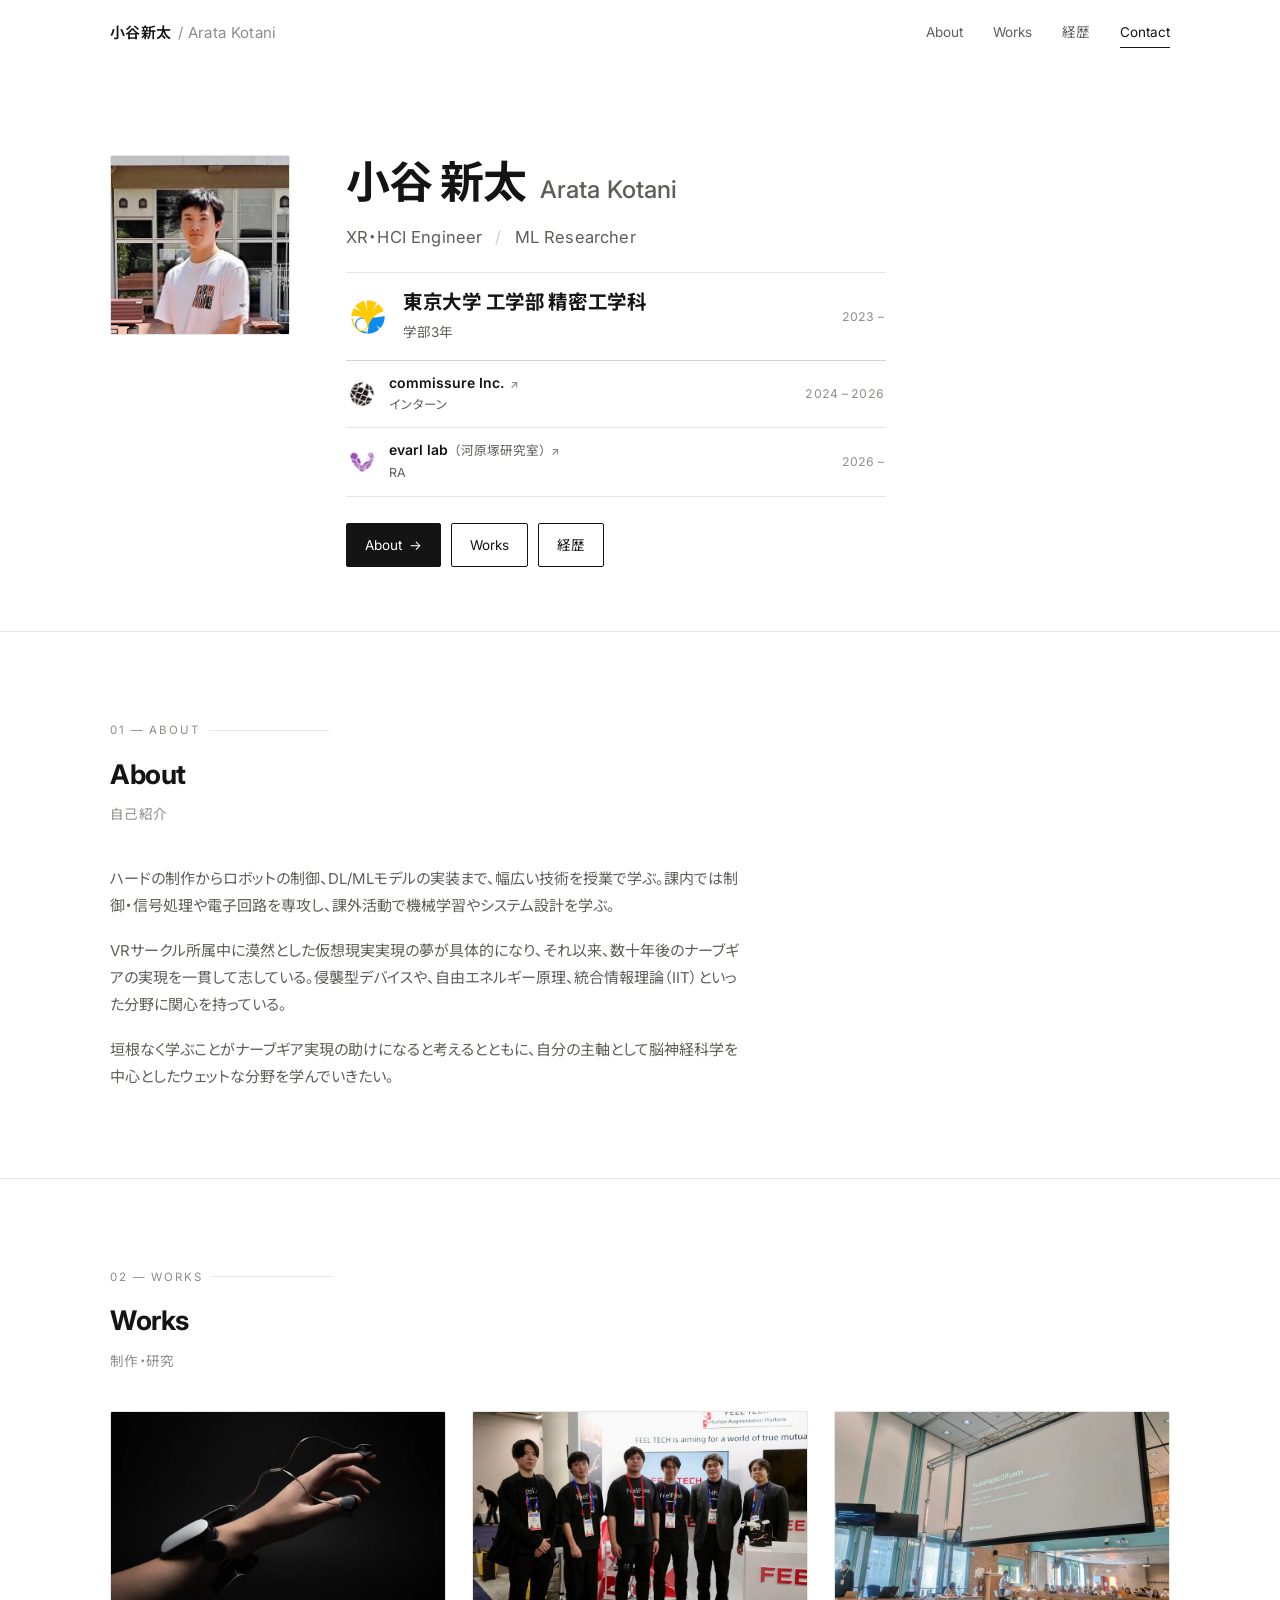
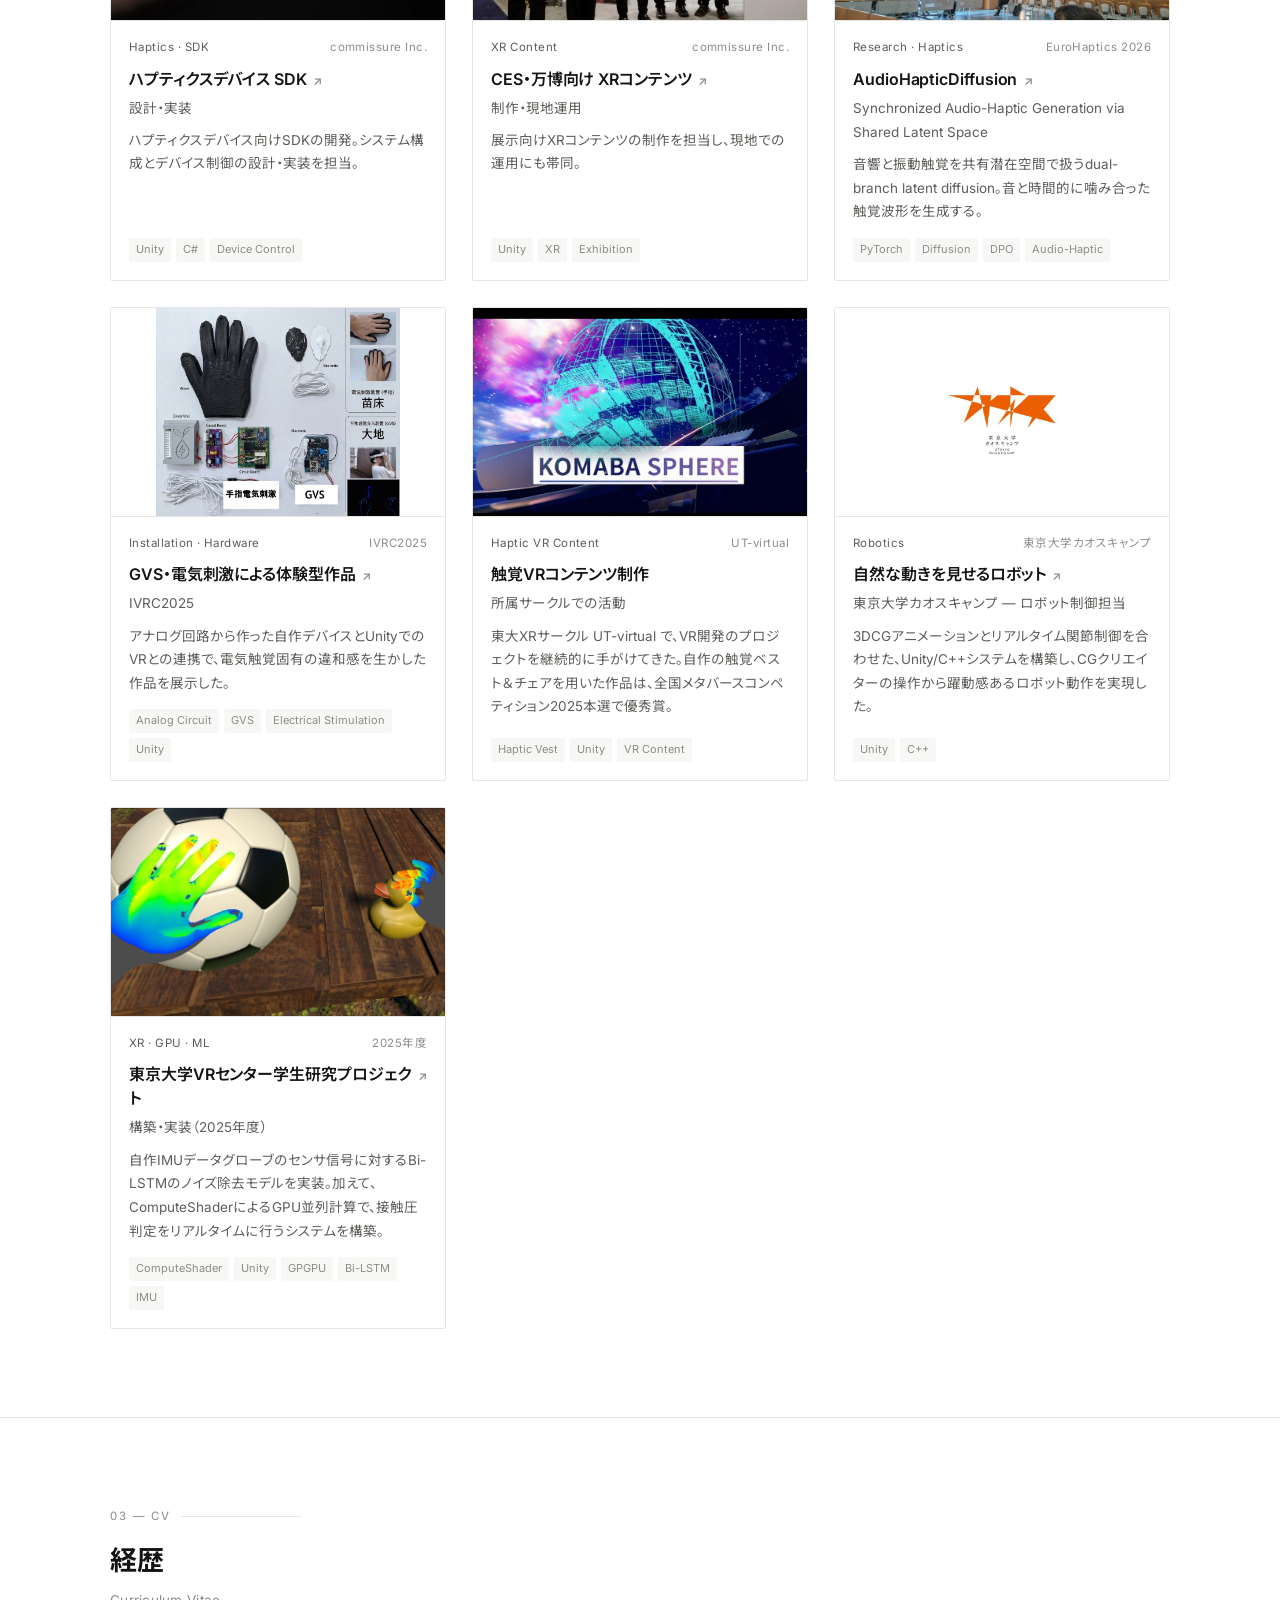
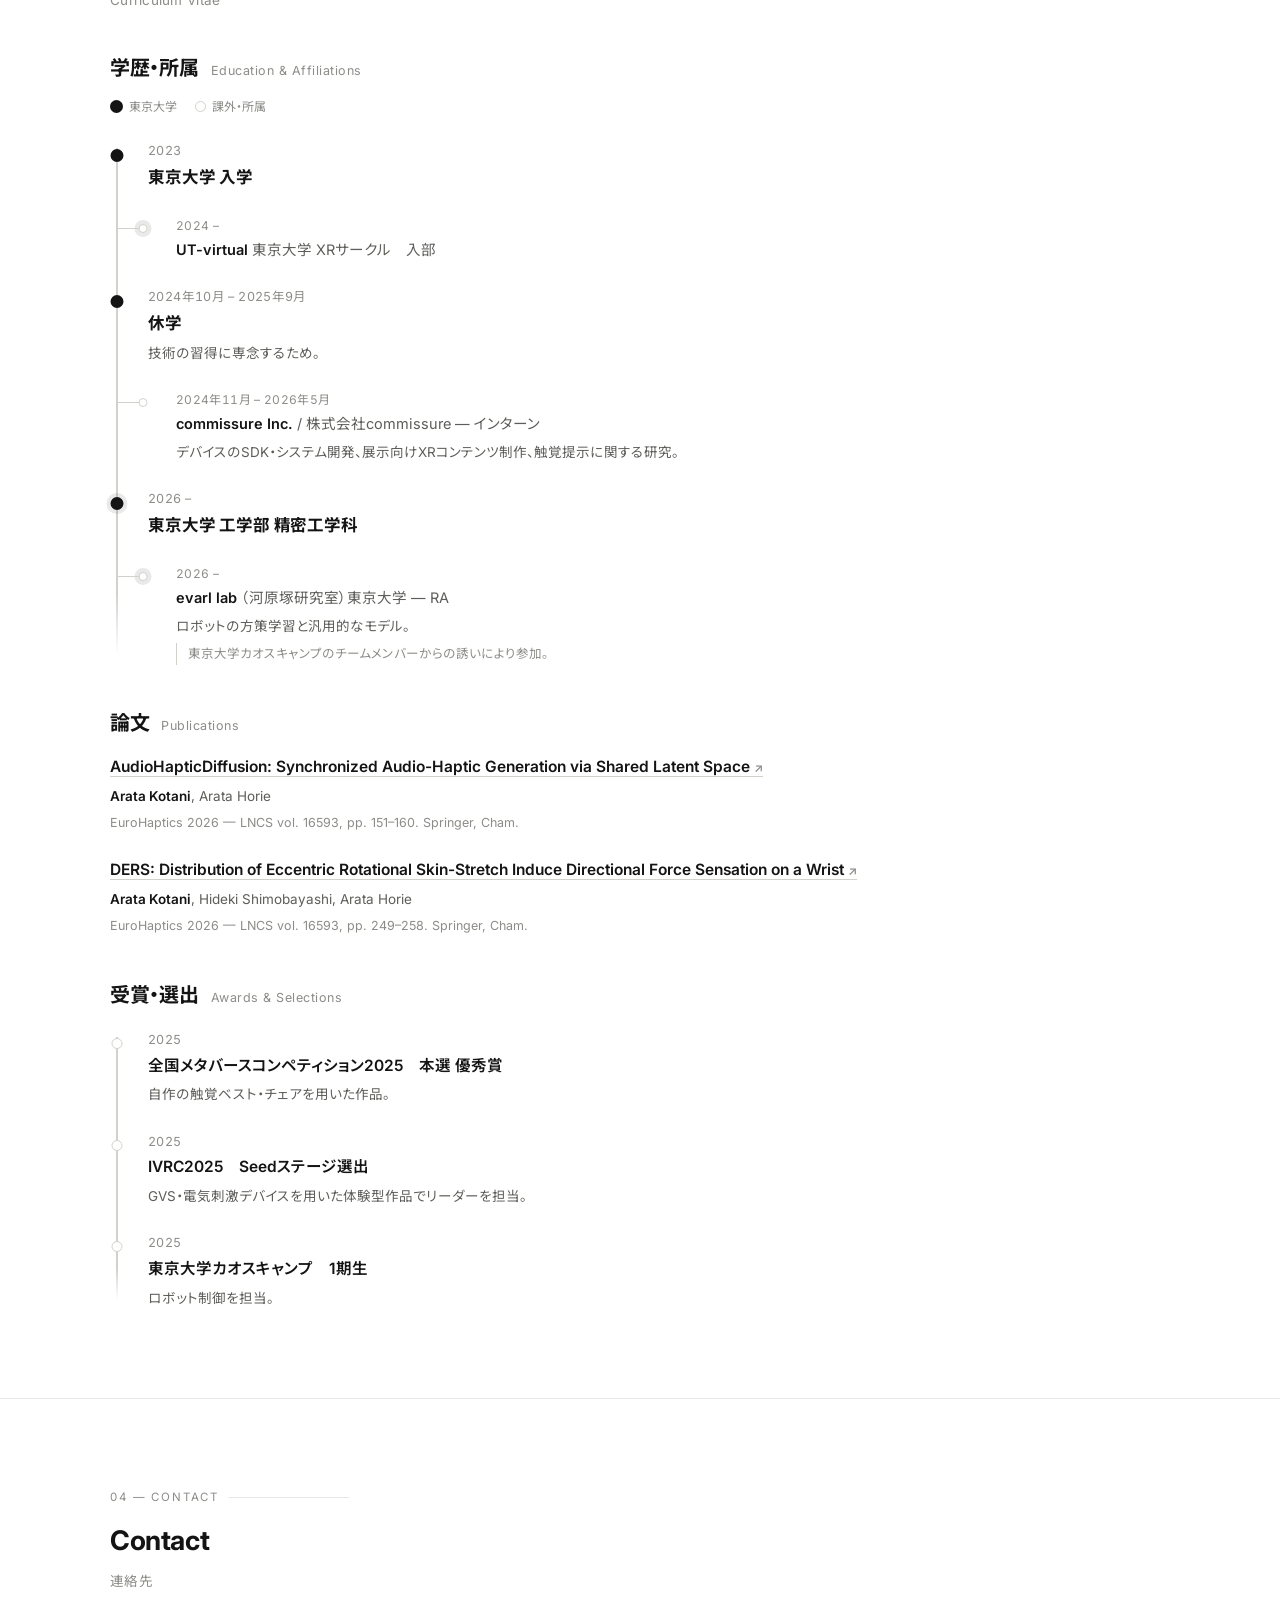
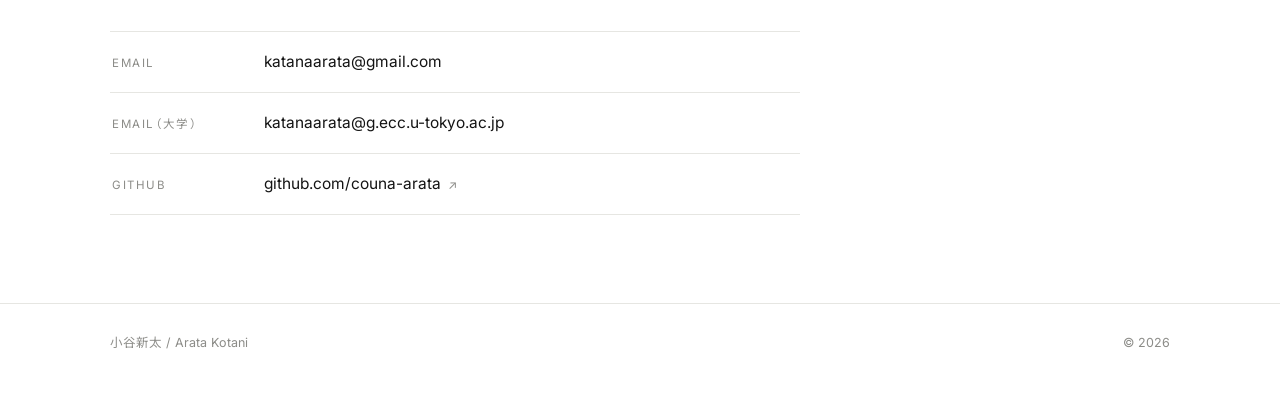
==== index.html @ 034bfa36 "Add files via upload" ====
<!DOCTYPE html>
<html lang="ja">
<head>
<meta charset="utf-8">
<meta name="viewport" content="width=device-width, initial-scale=1">
<title>小谷新太 / Arata Kotani</title>
<meta name="description" content="XR・HCI Engineer / ML Researcher。東京大学 工学部 精密工学科。デバイス製作からロボット制御、DL/MLモデルの実装まで。">
<meta property="og:title" content="小谷新太 / Arata Kotani">
<meta property="og:description" content="XR・HCI Engineer / ML Researcher。ハードとソフトを区切らずに、ナーブギアの実現を目指して。">
<meta property="og:type" content="profile">
<link rel="preconnect" href="https://fonts.googleapis.com">
<link rel="preconnect" href="https://fonts.gstatic.com" crossorigin>
<link href="https://fonts.googleapis.com/css2?family=Inter:wght@400;500;600;700&family=Noto+Sans+JP:wght@400;500;700&display=swap" rel="stylesheet">
<style>
:root{
  --bg:#ffffff;--bg-2:#f7f7f5;--line:#e6e6e2;--line-2:#d2d2cc;
  --ink:#141414;--ink-2:#5d5d5a;--ink-3:#8c8c88;
  --sans:"Inter","Noto Sans JP",-apple-system,BlinkMacSystemFont,"Hiragino Sans",sans-serif;
  --maxw:1140px;
  --ease:cubic-bezier(.2,.7,.2,1);
}
*{box-sizing:border-box}
html{-webkit-text-size-adjust:100%;scroll-behavior:smooth;scroll-padding-top:76px}
@media (prefers-reduced-motion:reduce){html{scroll-behavior:auto}}
body{margin:0;background:var(--bg);color:var(--ink);font-family:var(--sans);
  font-size:15px;line-height:1.8;font-feature-settings:"palt" 1;
  -webkit-font-smoothing:antialiased;text-rendering:optimizeLegibility}
img{max-width:100%;display:block}
a{color:inherit}
:focus-visible{outline:2px solid var(--ink);outline-offset:3px;border-radius:2px}
.wrap{max-width:var(--maxw);margin:0 auto;padding:0 clamp(20px,4vw,40px)}

.skip{position:absolute;left:-9999px;top:0;z-index:100;background:var(--ink);color:#fff;
  padding:10px 18px;font-size:13.5px;text-decoration:none}
.skip:focus{left:12px;top:12px}

/* ---------- header ---------- */
header.site{position:sticky;top:0;z-index:50;background:rgba(255,255,255,.9);
  backdrop-filter:blur(12px) saturate(1.4);border-bottom:1px solid transparent;
  transition:border-color .25s var(--ease),box-shadow .25s var(--ease)}
header.site.stuck{border-bottom-color:var(--line);box-shadow:0 1px 20px -12px rgba(0,0,0,.25)}
.site-in{display:flex;align-items:center;justify-content:space-between;height:64px;gap:20px}
.brand{font-weight:600;letter-spacing:.02em;text-decoration:none;font-size:15px;white-space:nowrap}
.brand span{color:var(--ink-3);font-weight:400;margin-left:7px}
@media(max-width:520px){.brand span{display:none}}
nav.main{display:flex;gap:clamp(14px,2.6vw,30px);font-size:13.5px}
nav.main a{text-decoration:none;color:var(--ink-2);position:relative;padding:4px 0;
  transition:color .2s var(--ease);white-space:nowrap}
nav.main a::after{content:"";position:absolute;left:0;right:0;bottom:0;height:1px;
  background:var(--ink);transform:scaleX(0);transform-origin:left;
  transition:transform .3s var(--ease)}
nav.main a:hover{color:var(--ink)}
nav.main a:hover::after,nav.main a[aria-current="true"]::after{transform:scaleX(1)}
nav.main a[aria-current="true"]{color:var(--ink)}

/* ---------- hero ---------- */
.hero{padding:clamp(48px,7vw,92px) 0 clamp(40px,6vw,64px);border-bottom:1px solid var(--line)}
.hero-grid{display:grid;grid-template-columns:180px 1fr;gap:clamp(28px,5vw,56px);align-items:start}
@media(max-width:760px){.hero-grid{grid-template-columns:1fr;gap:28px}}
.photo{width:180px;height:180px;background:var(--bg-2);border:1px solid var(--line);
  border-radius:2px;overflow:hidden;position:relative}
.photo img{width:100%;height:100%;object-fit:cover}
.photo .ph{position:absolute;inset:0;display:flex;align-items:center;justify-content:center;
  flex-direction:column;gap:4px;color:var(--ink-3);font-size:11px;letter-spacing:.06em;
  background-image:repeating-linear-gradient(45deg,transparent 0 7px,rgba(0,0,0,.025) 7px 14px)}
@media(max-width:760px){.photo{width:132px;height:132px}}
h1{margin:0;font-size:clamp(30px,5.2vw,44px);font-weight:700;letter-spacing:-.02em;line-height:1.25}
h1 .en{font-weight:500;color:var(--ink-2);font-size:.55em;margin-left:.55em;letter-spacing:.005em}
@media(max-width:520px){h1 .en{display:block;margin:6px 0 0}}

/* role line — larger, but deliberately not bold */
.roles{margin-top:13px;font-size:16.5px;font-weight:400;letter-spacing:.01em;color:var(--ink-2);
  display:flex;flex-wrap:wrap;align-items:center;gap:0 13px}
.roles .sep{color:var(--line-2)}

/* affiliations — ruled list, no box; flush left with the name above */
.affils{list-style:none;margin:20px 0 0;padding:0;max-width:36em;
  border-top:1px solid var(--line)}
.affil-row{display:flex;align-items:center;flex-wrap:wrap;gap:6px 13px;
  padding:11px 2px;border-bottom:1px solid var(--line);
  text-decoration:none;color:inherit;transition:background .2s var(--ease)}
a.affil-row:hover{background:var(--bg-2);
  box-shadow:0 0 0 8px var(--bg-2)}   /* bleed the hover past the flush edge */
.affil-logo{width:28px;height:28px;object-fit:contain;flex-shrink:0}
.affil-main{flex:1 1 150px;min-width:0}
.affil-name{font-size:14px;font-weight:600;line-height:1.5;
  display:flex;align-items:baseline;flex-wrap:wrap;gap:0 .4em}
.affil-name .sub{font-weight:400;color:var(--ink-2);font-size:12.5px}
.affil-name .ext{font-size:11px;color:var(--ink-3);
  transition:transform .22s var(--ease),color .22s var(--ease)}
a.affil-row:hover .affil-name .ext{transform:translate(2px,-2px);color:var(--ink)}
.affil-role{font-size:12.5px;color:var(--ink-2);margin-top:1px}
.affil-term{font-size:12px;color:var(--ink-3);flex-shrink:0;
  font-variant-numeric:tabular-nums;letter-spacing:.02em}
/* 主軸：大学の行ははっきり一段上。地色ではなく、下の罫線を一段濃くして区切る */
.affil-row.primary{padding:16px 2px;gap:6px 15px;border-bottom-color:var(--line-2)}
.affil-row.primary .affil-name{font-size:19.5px;font-weight:700;letter-spacing:-.015em;line-height:1.4}
.affil-row.primary .affil-role{font-size:13.5px;margin-top:3px}
.affil-row.primary .affil-logo{width:40px;height:40px}
@media(max-width:520px){
  .affil-row.primary .affil-name{font-size:17px}
}

.actions{display:flex;flex-wrap:wrap;gap:10px;margin-top:26px}
.btn{display:inline-flex;align-items:center;gap:.5em;text-decoration:none;font-size:13.5px;
  padding:9px 18px;border:1px solid var(--ink);border-radius:2px;
  transition:background .2s var(--ease),color .2s var(--ease),transform .2s var(--ease)}
.btn.solid{background:var(--ink);color:#fff}
.btn:not(.solid):hover{background:var(--ink);color:#fff}
.btn.solid:hover{opacity:.85}
.btn:hover{transform:translateY(-1px)}
.btn .ar{transition:transform .25s var(--ease)}
.btn:hover .ar{transform:translateX(3px)}

/* ---------- sections ---------- */
section{padding:clamp(52px,7vw,88px) 0;border-bottom:1px solid var(--line)}
.sec-head{margin-bottom:clamp(24px,3.5vw,38px)}
.sec-label{font-size:11.5px;letter-spacing:.16em;text-transform:uppercase;color:var(--ink-3);
  margin-bottom:10px;display:flex;align-items:center;gap:10px}
.sec-label::after{content:"";flex:1;height:1px;background:var(--line);max-width:120px}
h2{margin:0;font-size:clamp(21px,3vw,27px);font-weight:700;letter-spacing:-.015em}
h2 .en{display:block;font-size:13.5px;font-weight:400;color:var(--ink-3);letter-spacing:.02em;margin-top:3px}

.about{max-width:42em}
.about p{margin:0 0 18px;color:var(--ink-2)}
.about p:last-child{margin-bottom:0}

/* ---------- cards ---------- */
.grid{display:grid;grid-template-columns:repeat(3,1fr);gap:clamp(18px,2.4vw,26px)}
@media(max-width:900px){.grid{grid-template-columns:repeat(2,1fr)}}
@media(max-width:560px){.grid{grid-template-columns:1fr}}
.card{border:1px solid var(--line);border-radius:2px;background:#fff;display:flex;
  flex-direction:column;overflow:hidden;text-decoration:none;color:inherit;
  transition:border-color .2s var(--ease),transform .2s var(--ease),box-shadow .2s var(--ease)}
.card:hover{border-color:var(--line-2);transform:translateY(-3px);
  box-shadow:0 12px 30px -18px rgba(0,0,0,.3)}
a.card:hover{border-color:var(--ink)}
.thumb{aspect-ratio:16/10;background:var(--bg-2);border-bottom:1px solid var(--line);
  display:flex;align-items:center;justify-content:center;color:var(--ink-3);font-size:11px;
  letter-spacing:.08em;position:relative;overflow:hidden}
.thumb img{width:100%;height:100%;object-fit:cover;
  transition:transform .5s var(--ease)}
a.card:hover .thumb img{transform:scale(1.035)}
/* keep whole-frame artwork (diagrams, logos) uncropped */
.thumb.fit{background:#fff}
.thumb.fit img{object-fit:contain}
.thumb.logo{background:#fff}
.thumb.logo img{object-fit:contain;padding:13%}
a.card:hover .thumb.logo img{transform:scale(1.06)}
.thumb .ph{position:absolute;inset:0;display:flex;align-items:center;justify-content:center;
  background-image:repeating-linear-gradient(45deg,transparent 0 8px,rgba(0,0,0,.022) 8px 16px)}
.thumb .ph .n{font-size:26px;font-weight:600;color:var(--line-2);letter-spacing:0}
.card-body{padding:16px 18px 18px;display:flex;flex-direction:column;flex:1}
.card-meta{display:flex;justify-content:space-between;gap:10px;font-size:11.5px;
  color:var(--ink-3);letter-spacing:.04em}
.card-cat{color:var(--ink-2)}
.card h3{margin:9px 0 0;font-size:16px;font-weight:600;line-height:1.5;letter-spacing:-.005em;
  display:flex;align-items:baseline;gap:.4em}
.card h3 .ext{font-size:12px;color:var(--ink-3);flex-shrink:0;
  transition:transform .22s var(--ease),color .22s var(--ease)}
a.card:hover h3 .ext{transform:translate(2px,-2px);color:var(--ink)}
.card .role{margin:5px 0 0;font-size:13.5px;color:var(--ink-2)}
.card .desc{margin:9px 0 0;font-size:13.5px;color:var(--ink-2);line-height:1.75}
.stack{display:flex;flex-wrap:wrap;gap:5px;margin-top:auto;padding-top:14px}
.stack span{font-size:11px;color:var(--ink-3);background:var(--bg-2);border-radius:2px;padding:2px 7px}

/* ---------- CV timeline (line + dots) ---------- */
.cv-group{margin:0;font-size:clamp(17px,2.3vw,20px);font-weight:700;letter-spacing:-.015em;
  color:var(--ink);line-height:1.4;padding:44px 0 18px;
  display:flex;align-items:baseline;flex-wrap:wrap;gap:2px 12px}
.cv-group .en{font-size:12.5px;font-weight:400;color:var(--ink-3);letter-spacing:.04em}
.cv-group:first-of-type{padding-top:4px}

/* legend */
.tl-legend{display:flex;flex-wrap:wrap;gap:18px;margin:-4px 0 20px;font-size:12px;color:var(--ink-3)}
.tl-legend i{display:inline-block;width:11px;height:11px;border-radius:50%;
  vertical-align:-1px;margin-right:6px;background:var(--bg);border:1.5px solid var(--line-2)}
.tl-legend .ax i{width:13px;height:13px;background:var(--ink);border:2px solid var(--ink);vertical-align:-2px}

/* the spine = 大学 */
.tl{position:relative;margin:0;padding:2px 0 0 38px;list-style:none}
.tl::before{content:"";position:absolute;left:6px;top:10px;bottom:10px;width:1.5px;
  background:linear-gradient(180deg,var(--line-2),var(--line-2) 12%,var(--line-2) 88%,transparent)}
.tl-item{position:relative;padding:0 0 24px}
.tl-item:last-child{padding-bottom:0}
.node{position:absolute;left:-31.25px;transform:translateX(-50%);top:9px;
  width:11px;height:11px;border-radius:50%;background:var(--bg);
  border:1.5px solid var(--line-2);
  transition:border-color .2s var(--ease),background .2s var(--ease),box-shadow .2s var(--ease)}
.tl-item:hover .node{border-color:var(--ink)}
.tl-item.now .node{box-shadow:0 0 0 4px rgba(20,20,20,.09)}

/* 主軸：大学 — sits on the line, heavier */
.tl-item.axis .node{width:13px;height:13px;background:var(--ink);border:2px solid var(--ink)}
.tl-item.axis h3{font-size:16.5px;font-weight:700;letter-spacing:-.01em}

/* 枝：課外・所属 — offset to the side, tied back with a hairline */
.tl-item.branch{margin-left:28px}
.tl-item.branch .node{left:-33.25px;width:9px;height:9px}
.tl-item.branch .node::after{content:"";position:absolute;right:100%;top:50%;
  width:22px;height:1px;background:var(--line-2)}
.tl-item.branch h3{font-size:14.5px;font-weight:600}
.tl-item.branch .tl-date{font-size:12px}
/* narrower text indent on small screens; the node stays put, so the
   connector keeps its width and still meets the spine */
@media(max-width:560px){
  .tl-item.branch{margin-left:16px}
  .tl-item.branch .node{left:-21.25px}
}

.tl-date{font-size:12.5px;color:var(--ink-3);letter-spacing:.03em;font-variant-numeric:tabular-nums}
.tl-item h3{margin:2px 0 0;font-size:15.5px;font-weight:600;line-height:1.6}
.tl-item h3 .sub{font-weight:400;color:var(--ink-2)}
.tl-item p{margin:4px 0 0;font-size:13.5px;color:var(--ink-2);max-width:52em}
.tl-item .why{margin-top:5px;font-size:12.5px;color:var(--ink-3);padding-left:11px;
  border-left:1px solid var(--line-2)}

/* publications */
.pub{position:relative;padding:0 0 24px}
.pub:last-child{padding-bottom:0}
.pub h3{margin:0;font-size:15.5px;font-weight:600;line-height:1.55}
.pub h3 a{text-decoration:none;border-bottom:1px solid var(--line-2);
  transition:border-color .2s var(--ease)}
.pub h3 a:hover{border-color:var(--ink)}
.pub h3 .ext{font-size:12px;color:var(--ink-3);margin-left:.35em}
.pub .authors{margin:5px 0 0;font-size:13.5px;color:var(--ink-2)}
.pub .authors .me{font-weight:600;color:var(--ink)}
.pub .venue{margin:3px 0 0;font-size:12.5px;color:var(--ink-3)}

/* ---------- contact ---------- */
.contact-list{max-width:46em;border-top:1px solid var(--line)}
.contact-row{display:flex;align-items:baseline;gap:8px 20px;flex-wrap:wrap;
  padding:16px 2px;border-bottom:1px solid var(--line);text-decoration:none;
  transition:background .2s var(--ease)}
.contact-row:hover{background:var(--bg-2)}
.contact-row .k{font-size:11.5px;letter-spacing:.14em;text-transform:uppercase;
  color:var(--ink-3);min-width:132px;flex-shrink:0}
.contact-row .v{font-size:15.5px;color:var(--ink);word-break:break-all;
  display:inline-flex;align-items:baseline;gap:.45em}
.contact-row .v .ext{font-size:12px;color:var(--ink-3);
  transition:transform .22s var(--ease),color .22s var(--ease)}
.contact-row:hover .v .ext{transform:translate(2px,-2px);color:var(--ink)}
.contact-row:hover .v{text-decoration:underline;text-underline-offset:4px;
  text-decoration-color:var(--line-2)}

footer.site{padding:28px 0 44px;font-size:12.5px;color:var(--ink-3);
  display:flex;justify-content:space-between;flex-wrap:wrap;gap:10px}

.todo{background:#fff6d8;border-bottom:1px dashed #d8b436;padding:0 3px;cursor:help}

.rv{opacity:0;transform:translateY(14px);
  transition:opacity .6s var(--ease),transform .6s var(--ease)}
.rv.in{opacity:1;transform:none}
@media (prefers-reduced-motion:reduce){.rv{opacity:1;transform:none;transition:none}}

@media print{
  header.site,.actions,.skip,footer.site{display:none!important}
  body{font-size:11pt;line-height:1.6}
  section{padding:14pt 0;border-bottom:1px solid #ccc;break-inside:avoid}
  .card{break-inside:avoid;border:1px solid #ccc}
  .thumb{display:none}
  .grid{grid-template-columns:repeat(2,1fr)}
  .rv{opacity:1!important;transform:none!important}
  .tl-item{break-inside:avoid}
  a{text-decoration:none}
  .todo{background:none}
}
</style>
</head>
<body>

<a class="skip" href="#main">本文へスキップ</a>

<header class="site"><div class="wrap site-in">
  <a class="brand" href="#top">小谷新太<span>/ Arata Kotani</span></a>
  <nav class="main" aria-label="メイン">
    <a href="#about">About</a>
    <a href="#works">Works</a>
    <a href="#cv">経歴</a>
    <a href="#contact">Contact</a>
  </nav>
</div></header>

<main id="main">
<div id="top"></div>

<div class="hero"><div class="wrap hero-grid">
  <div class="photo"><img src="images/profile.jpg" alt="小谷新太" width="360" height="360"></div>

  <div>
    <h1>小谷 新太<span class="en">Arata Kotani</span></h1>

    <div class="roles">
      <span>XR・HCI Engineer</span><span class="sep">/</span><span>ML Researcher</span>
    </div>

    <ul class="affils">
      <li>
        <div class="affil-row primary">
          <img class="affil-logo" src="images/org-utokyo.png" alt="" width="120" height="120">
          <div class="affil-main">
            <div class="affil-name">東京大学 工学部 精密工学科</div>
            <div class="affil-role">学部3年</div>
          </div>
          <div class="affil-term">2023 –</div>
        </div>
      </li>
      <li>
        <a class="affil-row" href="https://commissure.co.jp/" target="_blank" rel="noopener">
          <img class="affil-logo" src="images/org-commissure.png" alt="" width="120" height="120">
          <div class="affil-main">
            <div class="affil-name">commissure Inc.<span class="ext">↗</span></div>
            <div class="affil-role">インターン</div>
          </div>
          <div class="affil-term">2024 – 2026</div>
        </a>
      </li>
      <li>
        <a class="affil-row" href="https://www.eva.ai.u-tokyo.ac.jp/" target="_blank" rel="noopener">
          <img class="affil-logo" src="images/org-evarl.png" alt="" width="120" height="120">
          <div class="affil-main">
            <div class="affil-name">evarl lab<span class="sub">（河原塚研究室）</span><span class="ext">↗</span></div>
            <div class="affil-role">RA</div>
          </div>
          <div class="affil-term">2026 –</div>
        </a>
      </li>
    </ul>

    <div class="actions">
      <a class="btn solid" href="#about">About <span class="ar">→</span></a>
      <a class="btn" href="#works">Works</a>
      <a class="btn" href="#cv">経歴</a>
    </div>
  </div>
</div></div>

<!-- ============ ABOUT ============ -->
<section id="about"><div class="wrap">
  <div class="sec-head rv">
    <div class="sec-label">01 — About</div>
    <h2>About<span class="en">自己紹介</span></h2>
  </div>
  <div class="about rv">
    <p>ハードの制作からロボットの制御、DL/MLモデルの実装まで、幅広い技術を授業で学ぶ。課内では制御・信号処理や電子回路を専攻し、課外活動で機械学習やシステム設計を学ぶ。</p>
    <p>VRサークル所属中に漠然とした仮想現実実現の夢が具体的になり、それ以来、数十年後のナーブギアの実現を一貫して志している。侵襲型デバイスや、自由エネルギー原理、統合情報理論（IIT）といった分野に関心を持っている。</p>
    <p>垣根なく学ぶことがナーブギア実現の助けになると考えるとともに、自分の主軸として脳神経科学を中心としたウェットな分野を学んでいきたい。</p>
  </div>
</div></section>

<!-- ============ WORKS ============ -->
<section id="works"><div class="wrap">
  <div class="sec-head rv">
    <div class="sec-label">02 — Works</div>
    <h2>Works<span class="en">制作・研究</span></h2>
  </div>

  <div class="grid">

    <a class="card rv" href="https://prtimes.jp/main/html/rd/p/000000013.000118478.html" target="_blank" rel="noopener">
      <div class="thumb"><img src="images/work-01-sdk.jpg" alt="ハプティクスデバイスを装着した手" loading="lazy" width="900" height="600"></div>
      <div class="card-body">
        <div class="card-meta"><span class="card-cat">Haptics · SDK</span><span>commissure Inc.</span></div>
        <h3>ハプティクスデバイス SDK<span class="ext">↗</span></h3>
        <p class="role">設計・実装</p>
        <p class="desc">ハプティクスデバイス向けSDKの開発。システム構成とデバイス制御の設計・実装を担当。</p>
        <div class="stack"><span>Unity</span><span>C#</span><span>Device Control</span></div>
      </div>
    </a>

    <a class="card rv" href="https://prtimes.jp/main/html/rd/p/000000007.000118478.html" target="_blank" rel="noopener">
      <div class="thumb"><img src="images/work-02-ces.jpg" alt="CESのFEEL TECHブースにて展示メンバーと" loading="lazy" width="900" height="600"></div>
      <div class="card-body">
        <div class="card-meta"><span class="card-cat">XR Content</span><span>commissure Inc.</span></div>
        <h3>CES・万博向け XRコンテンツ<span class="ext">↗</span></h3>
        <p class="role">制作・現地運用</p>
        <p class="desc">展示向けXRコンテンツの制作を担当し、現地での運用にも帯同。</p>
        <div class="stack"><span>Unity</span><span>XR</span><span>Exhibition</span></div>
      </div>
    </a>

    <a class="card rv" href="https://dl.acm.org/doi/10.1007/978-3-032-32230-2_12" target="_blank" rel="noopener">
      <div class="thumb"><img src="images/work-03-ahd.jpg" alt="EuroHapticsでのAudioHapticDiffusion発表の様子" loading="lazy" width="900" height="506"></div>
      <div class="card-body">
        <div class="card-meta"><span class="card-cat">Research · Haptics</span><span>EuroHaptics 2026</span></div>
        <h3>AudioHapticDiffusion<span class="ext">↗</span></h3>
        <p class="role">Synchronized Audio-Haptic Generation via Shared Latent Space</p>
        <p class="desc">音響と振動触覚を共有潜在空間で扱うdual-branch latent diffusion。音と時間的に噛み合った触覚波形を生成する。</p>
        <div class="stack"><span>PyTorch</span><span>Diffusion</span><span>DPO</span><span>Audio-Haptic</span></div>
      </div>
    </a>

    <a class="card rv" href="http://conference.vrsj.org/ac2025/program/doc/IVRC-03.pdf" target="_blank" rel="noopener">
      <div class="thumb fit"><img src="images/work-04-gvs.jpg" alt="自作した手指電気刺激装置とGVSデバイスの構成" loading="lazy" width="805" height="683"></div>
      <div class="card-body">
        <div class="card-meta"><span class="card-cat">Installation · Hardware</span><span>IVRC2025</span></div>
        <h3>GVS・電気刺激による体験型作品<span class="ext">↗</span></h3>
        <p class="role">IVRC2025</p>
        <p class="desc">アナログ回路から作った自作デバイスとUnityでのVRとの連携で、電気触覚固有の違和感を生かした作品を展示した。</p>
        <div class="stack"><span>Analog Circuit</span><span>GVS</span><span>Electrical Stimulation</span><span>Unity</span></div>
      </div>
    </a>

    <article class="card rv">
      <div class="thumb"><img src="images/work-05-utvirtual.jpg" alt="UT-virtual制作のVR作品 KOMABA SPHERE" loading="lazy" width="900" height="527"></div>
      <div class="card-body">
        <div class="card-meta"><span class="card-cat">Haptic VR Content</span><span>UT-virtual</span></div>
        <h3>触覚VRコンテンツ制作</h3>
        <p class="role">所属サークルでの活動</p>
        <p class="desc">東大XRサークル UT-virtual で、VR開発のプロジェクトを継続的に手がけてきた。自作の触覚ベスト＆チェアを用いた作品は、全国メタバースコンペティション2025本選で優秀賞。</p>
        <div class="stack"><span>Haptic Vest</span><span>Unity</span><span>VR Content</span></div>
      </div>
    </article>

    <a class="card rv" href="https://khaoscamp.org/" target="_blank" rel="noopener">
      <div class="thumb logo"><img src="images/work-06-khaos.jpg" alt="東京大学カオスキャンプ ロゴ" loading="lazy" width="400" height="400"></div>
      <div class="card-body">
        <div class="card-meta"><span class="card-cat">Robotics</span><span>東京大学カオスキャンプ</span></div>
        <h3>自然な動きを見せるロボット<span class="ext">↗</span></h3>
        <p class="role">東京大学カオスキャンプ — ロボット制御担当</p>
        <p class="desc">3DCGアニメーションとリアルタイム関節制御を合わせた、Unity/C++システムを構築し、CGクリエイターの操作から躍動感あるロボット動作を実現した。</p>
        <div class="stack"><span>Unity</span><span>C++</span></div>
      </div>
    </a>

    <a class="card rv" href="https://github.com/couna-arata/TouchMap" target="_blank" rel="noopener">
      <div class="thumb"><img src="images/work-07-vrcenter.jpg" alt="接触圧をリアルタイムに可視化した手のヒートマップ" loading="lazy" width="900" height="439"></div>
      <div class="card-body">
        <div class="card-meta"><span class="card-cat">XR · GPU · ML</span><span>2025年度</span></div>
        <h3>東京大学VRセンター学生研究プロジェクト<span class="ext">↗</span></h3>
        <p class="role">構築・実装（2025年度）</p>
        <p class="desc">自作IMUデータグローブのセンサ信号に対するBi-LSTMのノイズ除去モデルを実装。加えて、ComputeShaderによるGPU並列計算で、接触圧判定をリアルタイムに行うシステムを構築。</p>
        <div class="stack"><span>ComputeShader</span><span>Unity</span><span>GPGPU</span><span>Bi-LSTM</span><span>IMU</span></div>
      </div>
    </a>

  </div>
</div></section>

<!-- ============ 経歴 ============ -->
<section id="cv"><div class="wrap">
  <div class="sec-head rv">
    <div class="sec-label">03 — CV</div>
    <h2>経歴<span class="en">Curriculum Vitae</span></h2>
  </div>

  <h3 class="cv-group">学歴・所属<span class="en">Education &amp; Affiliations</span></h3>
  <div class="tl-legend rv">
    <span class="ax"><i></i>東京大学</span>
    <span><i></i>課外・所属</span>
  </div>
  <ul class="tl rv">
    <li class="tl-item axis">
      <span class="node"></span>
      <div class="tl-date">2023</div>
      <h3>東京大学 入学</h3>
    </li>
    <li class="tl-item branch now">
      <span class="node"></span>
      <div class="tl-date">2024 –</div>
      <h3>UT-virtual <span class="sub">東京大学 XRサークル　入部</span></h3>
    </li>
    <li class="tl-item axis">
      <span class="node"></span>
      <div class="tl-date">2024年10月 – 2025年9月</div>
      <h3>休学</h3>
      <p>技術の習得に専念するため。</p>
    </li>
    <li class="tl-item branch">
      <span class="node"></span>
      <div class="tl-date">2024年11月 – 2026年5月</div>
      <h3>commissure Inc. <span class="sub">/ 株式会社commissure — インターン</span></h3>
      <p>デバイスのSDK・システム開発、展示向けXRコンテンツ制作、触覚提示に関する研究。</p>
    </li>
    <li class="tl-item axis now">
      <span class="node"></span>
      <div class="tl-date">2026 –</div>
      <h3>東京大学 工学部 精密工学科</h3>
    </li>
    <li class="tl-item branch now">
      <span class="node"></span>
      <div class="tl-date">2026 –</div>
      <h3>evarl lab <span class="sub">（河原塚研究室）東京大学 — RA</span></h3>
      <p>ロボットの方策学習と汎用的なモデル。</p>
      <p class="why">東京大学カオスキャンプのチームメンバーからの誘いにより参加。</p>
    </li>
  </ul>

  <h3 class="cv-group">論文<span class="en">Publications</span></h3>
  <div class="rv">
    <div class="pub">
      <h3><a href="https://dl.acm.org/doi/10.1007/978-3-032-32230-2_12" target="_blank" rel="noopener">AudioHapticDiffusion: Synchronized Audio-Haptic Generation via Shared Latent Space<span class="ext">↗</span></a></h3>
      <p class="authors"><span class="me">Arata Kotani</span>, Arata Horie</p>
      <p class="venue">EuroHaptics 2026 — LNCS vol. 16593, pp. 151–160. Springer, Cham.</p>    </div>
    <div class="pub">
      <h3><a href="https://dl.acm.org/doi/10.1007/978-3-032-32230-2_19" target="_blank" rel="noopener">DERS: Distribution of Eccentric Rotational Skin-Stretch Induce Directional Force Sensation on a Wrist<span class="ext">↗</span></a></h3>
      <p class="authors"><span class="me">Arata Kotani</span>, Hideki Shimobayashi, Arata Horie</p>
      <p class="venue">EuroHaptics 2026 — LNCS vol. 16593, pp. 249–258. Springer, Cham.</p>    </div>
  </div>

  <h3 class="cv-group">受賞・選出<span class="en">Awards &amp; Selections</span></h3>
  <ul class="tl rv">
    <li class="tl-item">
      <span class="node"></span>
      <div class="tl-date">2025</div>
      <h3>全国メタバースコンペティション2025　本選 優秀賞</h3>
      <p>自作の触覚ベスト・チェアを用いた作品。</p>
    </li>
    <li class="tl-item">
      <span class="node"></span>
      <div class="tl-date">2025</div>
      <h3>IVRC2025　Seedステージ選出</h3>
      <p>GVS・電気刺激デバイスを用いた体験型作品でリーダーを担当。</p>
    </li>
    <li class="tl-item">
      <span class="node"></span>
      <div class="tl-date">2025</div>
      <h3>東京大学カオスキャンプ　1期生</h3>
      <p>ロボット制御を担当。</p>
    </li>
  </ul>
</div></section>

<!-- ============ CONTACT ============ -->
<section id="contact"><div class="wrap">
  <div class="sec-head rv">
    <div class="sec-label">04 — Contact</div>
    <h2>Contact<span class="en">連絡先</span></h2>
  </div>
  <div class="contact-list rv">
    <a class="contact-row" href="mailto:katanaarata@gmail.com">
      <span class="k">Email</span>
      <span class="v">katanaarata@gmail.com</span>
    </a>
    <a class="contact-row" href="mailto:katanaarata@g.ecc.u-tokyo.ac.jp">
      <span class="k">Email（大学）</span>
      <span class="v">katanaarata@g.ecc.u-tokyo.ac.jp</span>
    </a>
    <a class="contact-row" href="https://github.com/couna-arata" target="_blank" rel="noopener">
      <span class="k">GitHub</span>
      <span class="v">github.com/couna-arata<span class="ext">↗</span></span>
    </a>
  </div>
</div></section>

</main>

<div class="wrap"><footer class="site">
  <span>小谷新太 / Arata Kotani</span>
  <span>© 2026</span>
</footer></div>

<script>
(function(){
  "use strict";
  var reduce = window.matchMedia("(prefers-reduced-motion: reduce)").matches;

  /* sticky header shadow */
  var head = document.querySelector("header.site");
  function onScroll(){ head.classList.toggle("stuck", window.scrollY > 8); }
  window.addEventListener("scroll", onScroll, {passive:true}); onScroll();

  /* active nav */
  var links   = Array.prototype.slice.call(document.querySelectorAll('nav.main a[href^="#"]'));
  var targets = links.map(function(a){ return document.getElementById(a.getAttribute("href").slice(1)); });
  if("IntersectionObserver" in window){
    var navIO = new IntersectionObserver(function(entries){
      entries.forEach(function(e){
        if(!e.isIntersecting) return;
        var i = targets.indexOf(e.target);
        links.forEach(function(a,j){
          if(j===i) a.setAttribute("aria-current","true");
          else a.removeAttribute("aria-current");
        });
      });
    }, {rootMargin:"-64px 0px -65% 0px", threshold:0});
    targets.forEach(function(t){ if(t) navIO.observe(t); });
  }

  /* scroll reveal */
  var rvs = Array.prototype.slice.call(document.querySelectorAll(".rv"));
  if(reduce || !("IntersectionObserver" in window)){
    rvs.forEach(function(el){ el.classList.add("in"); });
  }else{
    var rvIO = new IntersectionObserver(function(entries){
      entries.forEach(function(e){
        if(e.isIntersecting){ e.target.classList.add("in"); rvIO.unobserve(e.target); }
      });
    }, {threshold:0.08, rootMargin:"0px 0px -40px 0px"});
    rvs.forEach(function(el){ rvIO.observe(el); });
  }
})();
</script>
</body>
</html>
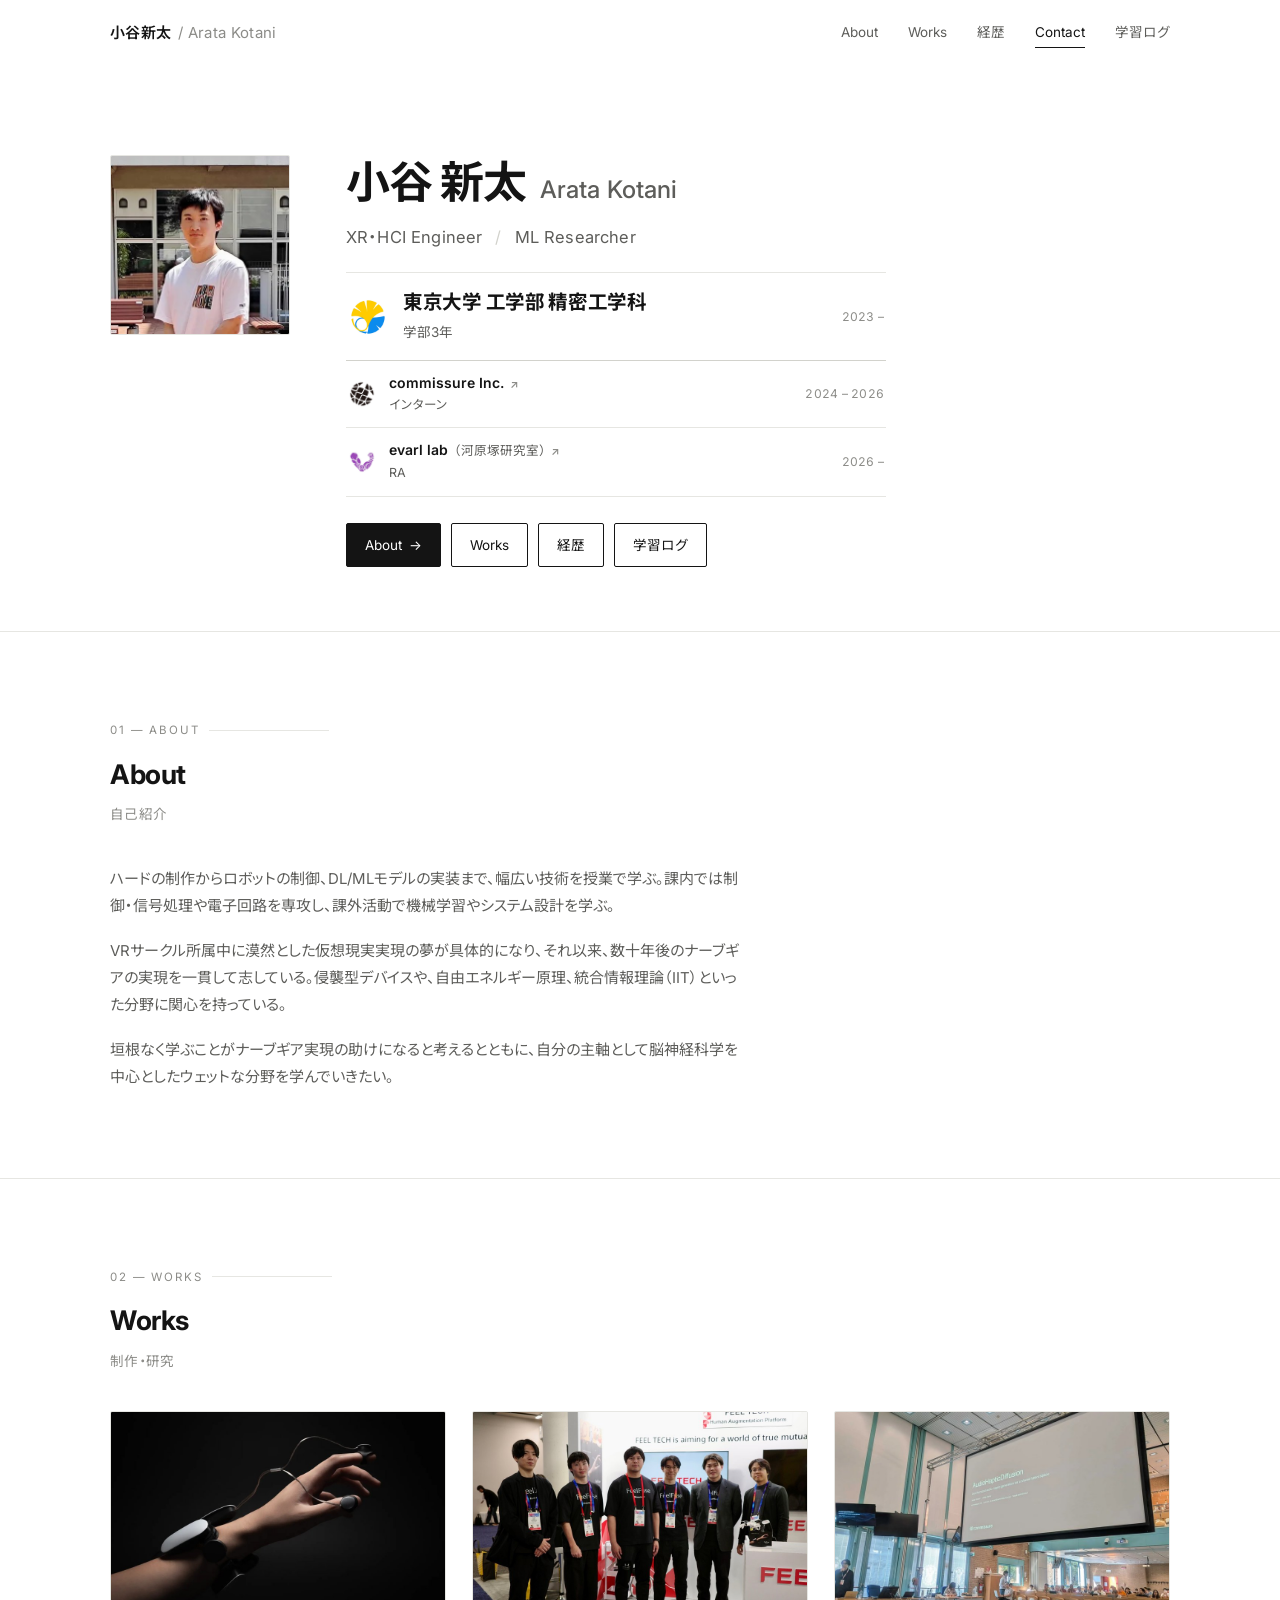
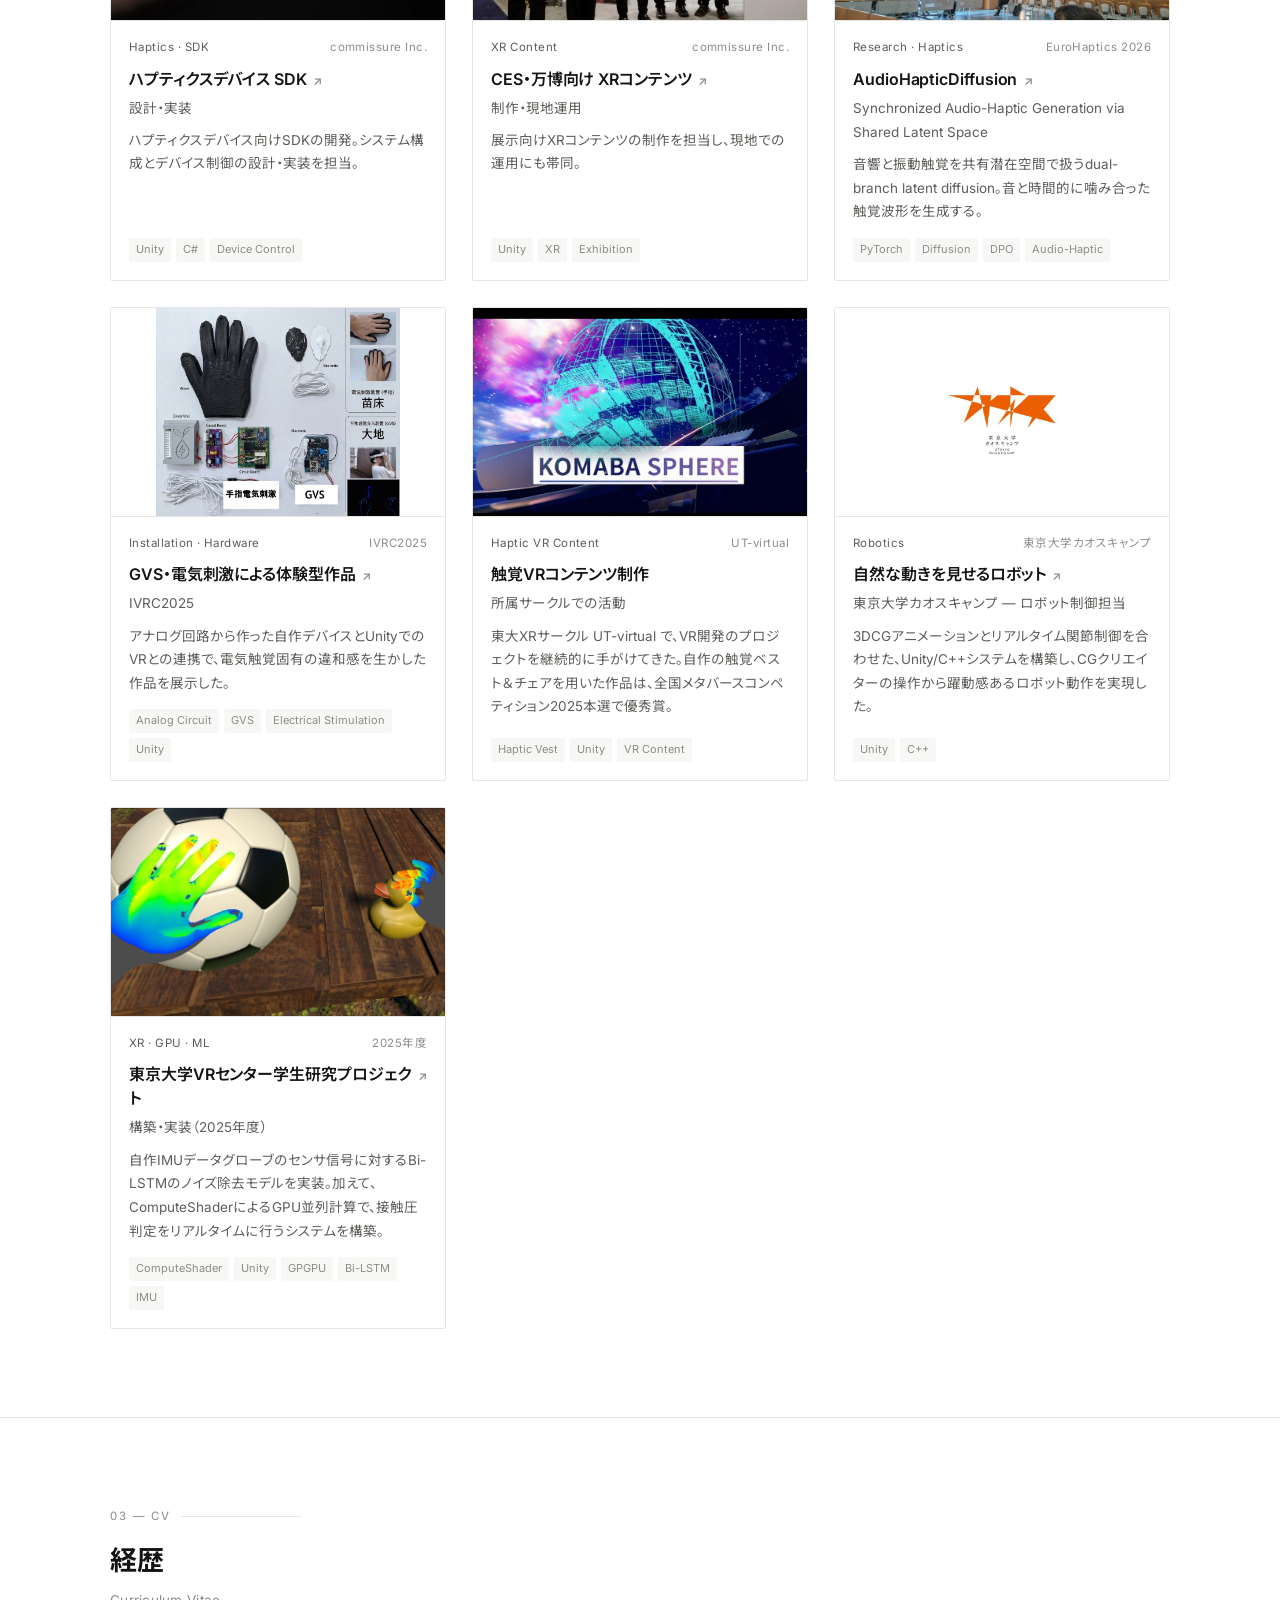
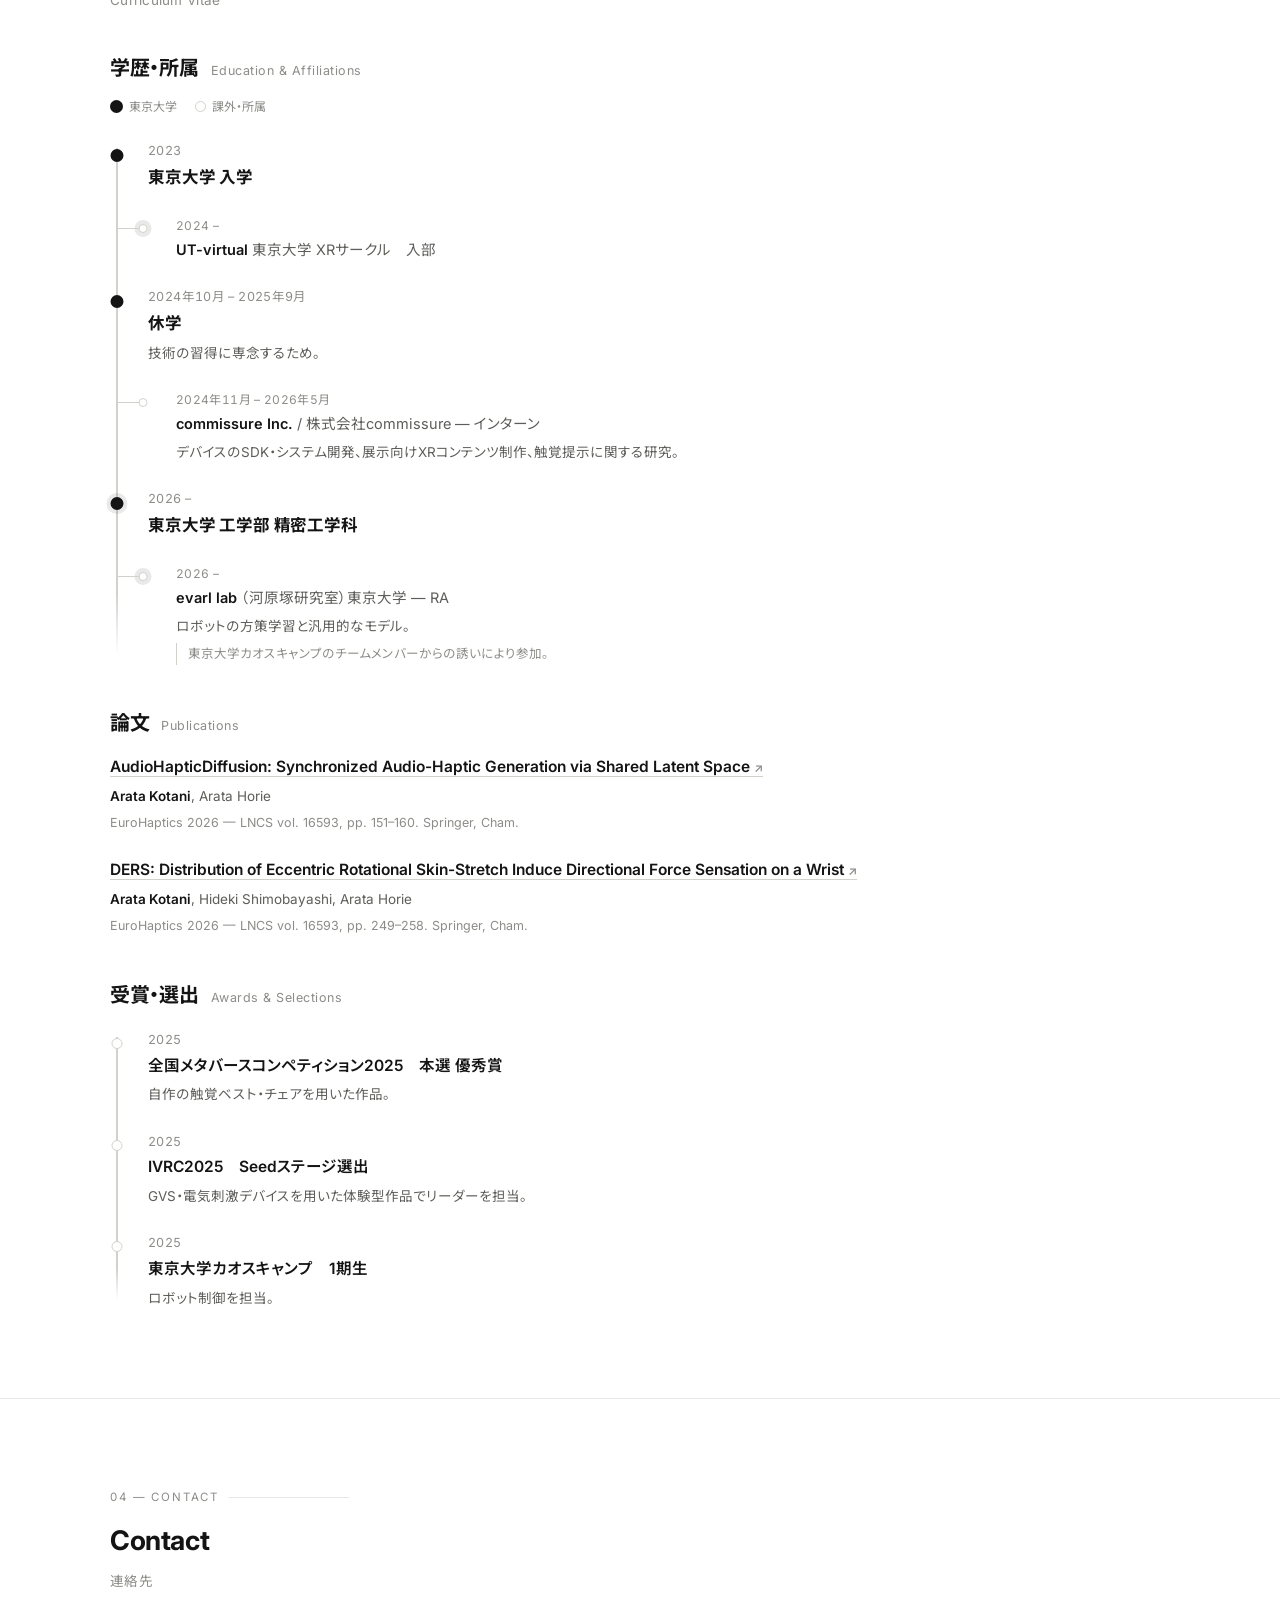
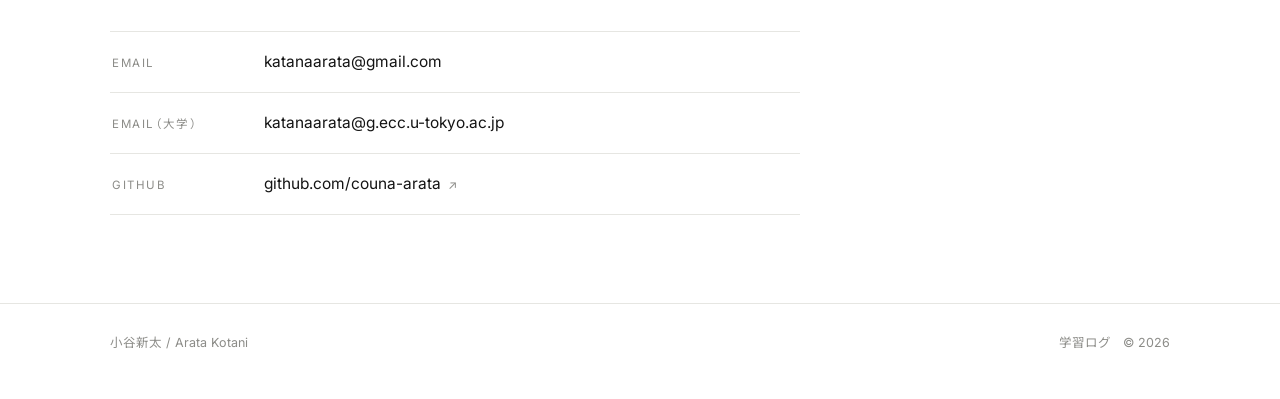
==== commit d66ca954: "Add study log page and link it from the portfolio study/index.html is a blog-style log of what I've " ====
--- a/index.html
+++ b/index.html
@@ -52,6 +52,8 @@
 nav.main a:hover{color:var(--ink)}
 nav.main a:hover::after,nav.main a[aria-current="true"]::after{transform:scaleX(1)}
 nav.main a[aria-current="true"]{color:var(--ink)}
+/* 狭い画面ではナビに入りきらないので、ヒーローのボタンだけに任せる */
+@media(max-width:480px){nav.main .nav-study{display:none}}
 
 /* ---------- hero ---------- */
 .hero{padding:clamp(48px,7vw,92px) 0 clamp(40px,6vw,64px);border-bottom:1px solid var(--line)}
@@ -278,6 +280,7 @@
     <a href="#works">Works</a>
     <a href="#cv">経歴</a>
     <a href="#contact">Contact</a>
+    <a class="nav-study" href="study/">学習ログ</a>
   </nav>
 </div></header>
 
@@ -331,6 +334,7 @@
       <a class="btn solid" href="#about">About <span class="ar">→</span></a>
       <a class="btn" href="#works">Works</a>
       <a class="btn" href="#cv">経歴</a>
+      <a class="btn" href="study/">学習ログ</a>
     </div>
   </div>
 </div></div>
@@ -547,7 +551,7 @@
 
 <div class="wrap"><footer class="site">
   <span>小谷新太 / Arata Kotani</span>
-  <span>© 2026</span>
+  <span><a href="study/" style="text-decoration:none">学習ログ</a>　© 2026</span>
 </footer></div>
 
 <script>
